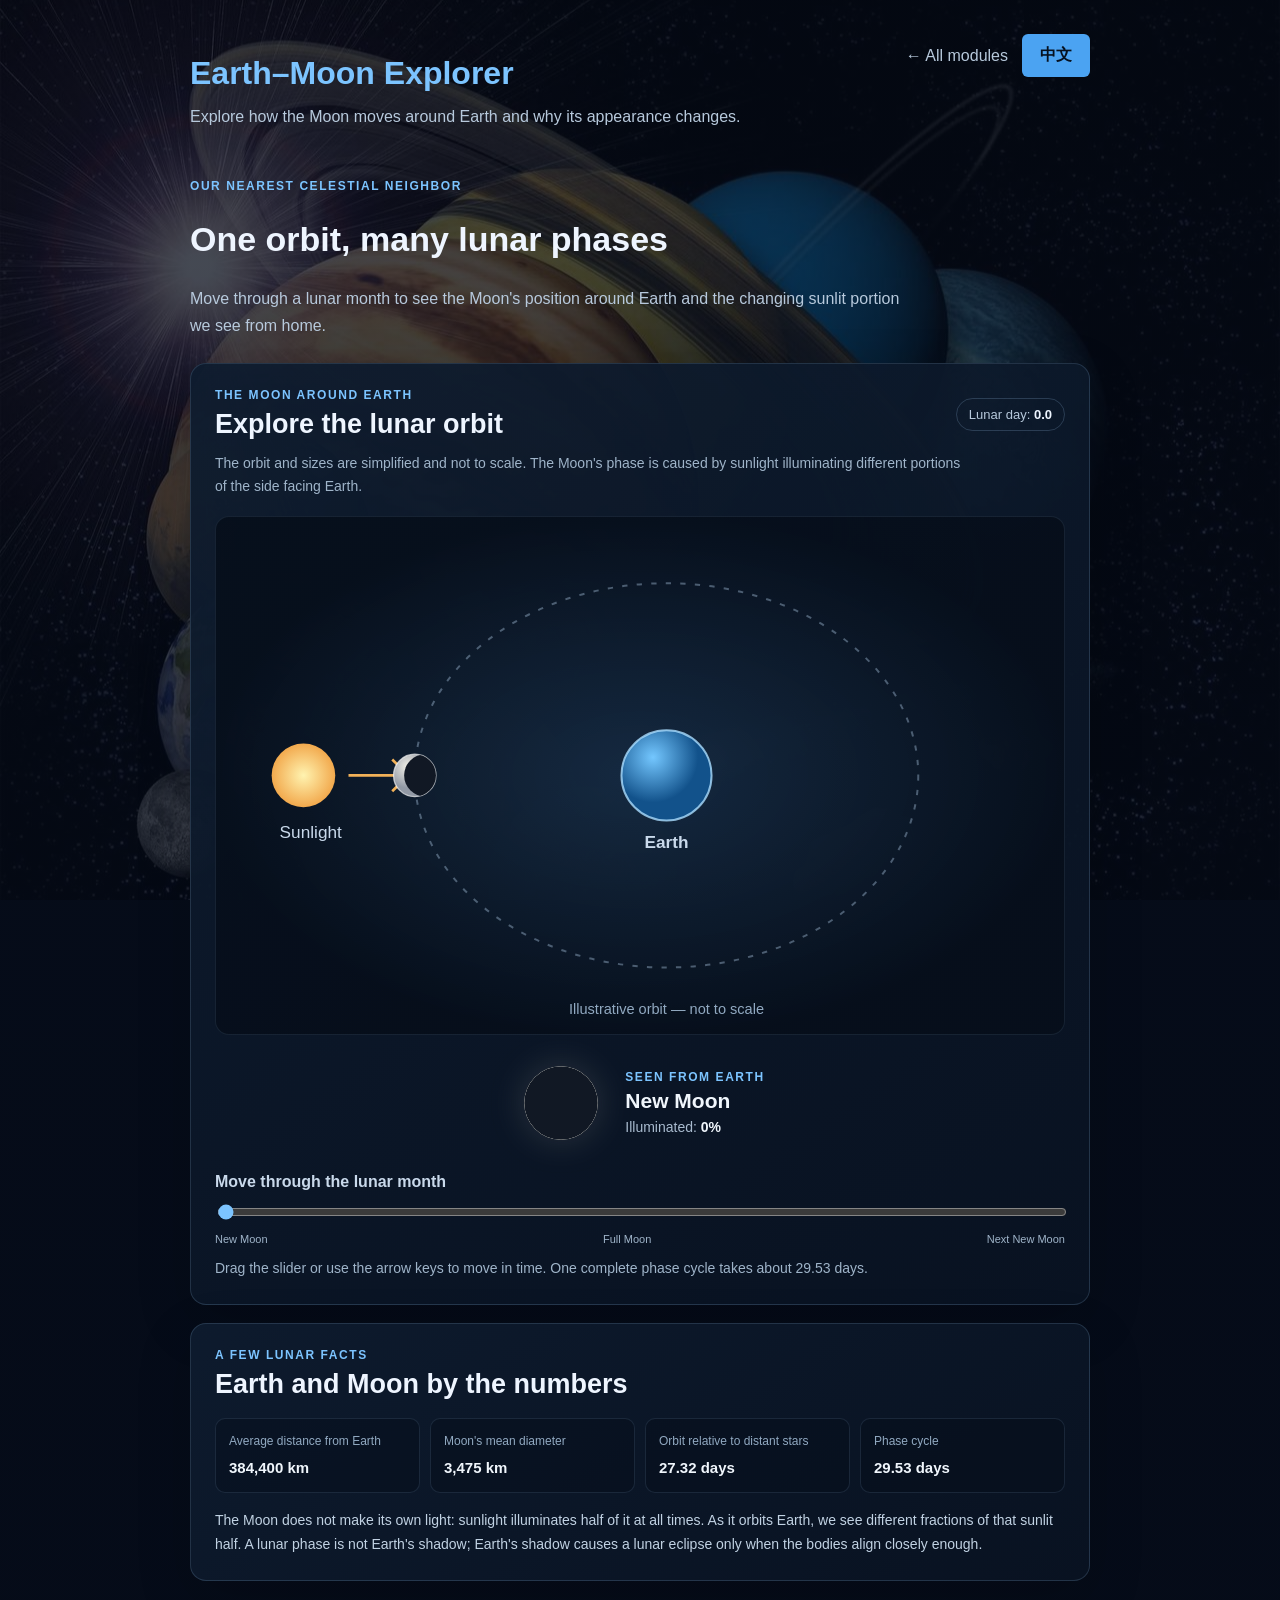
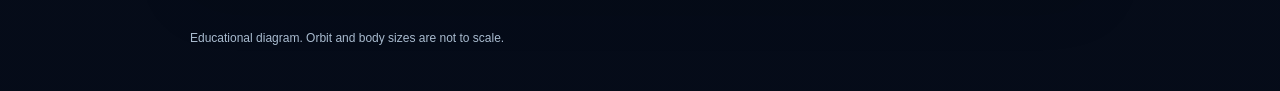
==== web/moon.html @ 43e1d846 "Add Earth-Moon system explorer module" ====
<!DOCTYPE html>
<html lang="en">
<head>
  <meta charset="UTF-8">
  <meta name="viewport" content="width=device-width, initial-scale=1.0">
  <meta name="theme-color" content="#09111f">
  <title>Earth–Moon Explorer</title>
  <link rel="stylesheet" href="style.css">
  <script src="analytics.js" defer></script>
  <script src="moon.js" defer></script>
</head>

<body class="moon-page">
  <main class="moon-main">
    <div class="top-bar">
      <div>
        <h1 data-i18n="title">Earth–Moon Explorer</h1>
        <p data-i18n="subtitle">Explore how the Moon moves around Earth and why its appearance changes.</p>
      </div>
      <div class="top-actions">
        <a class="back-home" href="index.html" data-i18n="home">← All modules</a>
        <button id="language-button" type="button" aria-label="Change language">中文</button>
      </div>
    </div>

    <section class="moon-intro" aria-labelledby="intro-title">
      <p class="eyebrow" data-i18n="eyebrow">OUR NEAREST CELESTIAL NEIGHBOR</p>
      <h2 id="intro-title" data-i18n="exploreTitle">One orbit, many lunar phases</h2>
      <p data-i18n="intro">Move through a lunar month to see the Moon's position around Earth and the changing sunlit portion we see from home.</p>
    </section>

    <section class="solar-panel moon-explorer-panel" aria-labelledby="orbit-title">
      <div class="solar-section-heading">
        <div>
          <p class="eyebrow" data-i18n="orbitEyebrow">THE MOON AROUND EARTH</p>
          <h2 id="orbit-title" data-i18n="orbitTitle">Explore the lunar orbit</h2>
        </div>
        <span class="moon-day-badge"><span data-i18n="dayLabel">Lunar day</span>: <strong id="lunar-day">0.0</strong></span>
      </div>
      <p class="section-description" data-i18n="orbitNote">The orbit and sizes are simplified and not to scale. The Moon's phase is caused by sunlight illuminating different portions of the side facing Earth.</p>

      <div class="moon-visual">
        <svg class="moon-orbit-svg" viewBox="0 0 640 390" role="img" aria-labelledby="orbit-svg-title orbit-svg-description">
          <title id="orbit-svg-title" data-i18n="orbitSvgTitle">Diagram of the Moon orbiting Earth</title>
          <desc id="orbit-svg-description" data-i18n="orbitSvgDescription">The Sun is to the left. Earth is at the center and the Moon moves around it as the lunar day slider changes.</desc>
          <defs>
            <radialGradient id="earth-gradient" cx="35%" cy="30%">
              <stop offset="0" stop-color="#74c7ff" />
              <stop offset="1" stop-color="#12528b" />
            </radialGradient>
            <radialGradient id="moon-gradient" cx="35%" cy="30%">
              <stop offset="0" stop-color="#f5f2e9" />
              <stop offset="1" stop-color="#9299a5" />
            </radialGradient>
            <radialGradient id="sun-gradient">
              <stop offset="0" stop-color="#fff3b0" />
              <stop offset="1" stop-color="#f2a94d" />
            </radialGradient>
            <clipPath id="orbit-moon-clip"><circle r="16" /></clipPath>
          </defs>
          <g class="sun-direction" aria-hidden="true">
            <circle cx="66" cy="195" r="24" fill="url(#sun-gradient)" />
            <path d="M 100 195 H 145 M 133 183 L 145 195 L 133 207" />
            <text x="48" y="242" data-i18n="sunLabel">Sunlight</text>
          </g>
          <ellipse class="moon-orbit-track" cx="340" cy="195" rx="190" ry="145" />
          <circle class="earth-body" cx="340" cy="195" r="34" fill="url(#earth-gradient)" />
          <text class="earth-label" x="340" y="250" text-anchor="middle" data-i18n="earthLabel">Earth</text>
          <g id="orbiting-moon" class="orbiting-moon" aria-hidden="true">
            <circle r="16" fill="url(#moon-gradient)" />
            <circle id="orbit-moon-shadow" class="orbit-moon-shadow" cy="0" r="16" clip-path="url(#orbit-moon-clip)" />
          </g>
          <text class="moon-orbit-label" x="340" y="375" text-anchor="middle" data-i18n="orbitDiagramNote">Illustrative orbit — not to scale</text>
        </svg>
      </div>

      <div class="moon-phase-summary" aria-live="polite">
        <div class="moon-phase-disc" aria-hidden="true">
          <svg viewBox="0 0 120 120">
            <defs><clipPath id="phase-disc-clip"><circle cx="60" cy="60" r="48" /></clipPath></defs>
            <circle cx="60" cy="60" r="48" class="moon-disc-lit" />
            <circle id="phase-shadow" cy="60" r="48" class="moon-disc-shadow" clip-path="url(#phase-disc-clip)" />
          </svg>
        </div>
        <div>
          <p class="eyebrow" data-i18n="seenFromEarth">SEEN FROM EARTH</p>
          <h3 id="phase-name">New Moon</h3>
          <p class="phase-illumination-text"><span data-i18n="illuminatedLabel">Illuminated</span>: <strong id="illumination-percent">0%</strong></p>
        </div>
      </div>

      <label class="moon-time-control" for="lunar-day-slider">
        <span data-i18n="timeControl">Move through the lunar month</span>
        <input id="lunar-day-slider" type="range" min="0" max="29.53" step="0.1" value="0" aria-describedby="lunar-day-help">
        <span class="moon-range-labels"><span data-i18n="newMoon">New Moon</span><span data-i18n="fullMoon">Full Moon</span><span data-i18n="nextNewMoon">Next New Moon</span></span>
      </label>
      <p id="lunar-day-help" class="section-description" data-i18n="sliderHelp">Drag the slider or use the arrow keys to move in time. One complete phase cycle takes about 29.53 days.</p>
    </section>

    <section class="solar-panel moon-facts-panel" aria-labelledby="facts-title">
      <p class="eyebrow" data-i18n="factsEyebrow">A FEW LUNAR FACTS</p>
      <h2 id="facts-title" data-i18n="factsTitle">Earth and Moon by the numbers</h2>
      <dl class="moon-facts-grid">
        <div><dt data-i18n="meanDistance">Average distance from Earth</dt><dd>384,400 km</dd></div>
        <div><dt data-i18n="moonDiameter">Moon's mean diameter</dt><dd>3,475 km</dd></div>
        <div><dt data-i18n="siderealMonth">Orbit relative to distant stars</dt><dd>27.32 days</dd></div>
        <div><dt data-i18n="synodicMonth">Phase cycle</dt><dd>29.53 days</dd></div>
      </dl>
      <p class="moon-explanation" data-i18n="phaseExplanation">The Moon does not make its own light: sunlight illuminates half of it at all times. As it orbits Earth, we see different fractions of that sunlit half. A lunar phase is not Earth's shadow; Earth's shadow causes a lunar eclipse only when the bodies align closely enough.</p>
    </section>

    <footer class="solar-footer">
      <p class="image-credit" data-i18n="scaleNote">Educational diagram. Orbit and body sizes are not to scale.</p>
    </footer>
  </main>
</body>
</html>
---- web/style.css ----
* {
  box-sizing: border-box;
}

body {
  margin: 0;
  min-height: 100vh;
  font-family: Arial, sans-serif;
  background-color: #080f1d;
  background-image:
    linear-gradient(180deg, rgba(5, 11, 24, 0.83), rgba(5, 11, 24, 0.91)),
    url("images/kepler-9-transit-concept.jpg");
  background-size: cover;
  background-position: center 24%;
  background-attachment: fixed;
  color: #eef5ff;
}

main {
  width: min(900px, 92%);
  margin: 40px auto;
}

h1 {
  color: #7cc4ff;
  margin-bottom: 8px;
}

p {
  color: #b7c9dc;
}

.controls {
  display: flex;
  gap: 12px;
  align-items: end;
  flex-wrap: wrap;
  margin: 28px 0 20px;
}

label {
  display: flex;
  flex-direction: column;
  gap: 8px;
  color: #c9d9eb;
}

input {
  width: 160px;
  padding: 10px;
  border: 1px solid #52718e;
  border-radius: 6px;
  background: #122238;
  color: white;
  font-size: 16px;
}

button {
  padding: 11px 18px;
  border: 0;
  border-radius: 6px;
  background: #4ba3f2;
  color: #06111f;
  font-size: 16px;
  font-weight: bold;
  cursor: pointer;
}

button:hover {
  background: #7cc4ff;
}

#results {
  min-height: 90px;
  padding: 18px;
  margin-bottom: 20px;
  border-radius: 8px;
  background: #122238;
  color: #dcecff;
  line-height: 1.7;
}

.results-panel h2 {
  margin: 0 0 10px;
  color: #eef5ff;
  font-size: 20px;
}

.result-interpretation {
  display: inline-block;
  margin-top: 6px;
  color: #b7c9dc;
}

.result-caveat {
  margin: 8px 0 0;
  color: #9db1c6;
  font-size: 13px;
}

canvas {
  width: 100%;
  background: white;
  border-radius: 8px;
}

.top-bar {
  display: flex;
  justify-content: space-between;
  gap: 20px;
  align-items: start;
}

#language-button {
  white-space: nowrap;
}

input[type="range"] {
  width: 110px;
  padding: 0;
}

output {
  color: #7cc4ff;
  font-weight: bold;
}

.noise-inputs {
  display: flex;
  align-items: center;
  gap: 8px;
}

#noise-number {
  width: 70px;
}

.controls > label:not(.noise-control) input {
  width: 130px;
}

.simulation-action {
  display: flex;
  align-items: center;
  align-self: flex-end;
  gap: 10px;
  white-space: nowrap;
}

#simulation-status {
  color: #7cc4ff;
  font-weight: bold;
}

.observation-control {
  flex-basis: 100%;
  flex-direction: row;
  align-items: center;
  gap: 12px;
}

.observation-control input {
  width: 110px;
}

.model-note {
  margin: 0 0 22px;
  padding: 16px 18px;
  border: 1px solid #29445f;
  border-radius: 8px;
  background: #0e1b2c;
  color: #c9d9eb;
  line-height: 1.65;
}

.model-note summary {
  color: #7cc4ff;
  cursor: pointer;
  font-weight: bold;
}

.model-note p:last-child {
  margin-bottom: 0;
}

.model-note code {
  color: #eef5ff;
}

.chart-section h2 {
  margin: 0 0 12px;
  color: #eef5ff;
  font-size: 20px;
}

.visually-hidden {
  position: absolute;
  width: 1px;
  height: 1px;
  padding: 0;
  margin: -1px;
  overflow: hidden;
  clip: rect(0, 0, 0, 0);
  white-space: nowrap;
  border: 0;
}

.top-actions {
  display: flex;
  align-items: center;
  gap: 14px;
}

.back-home {
  color: #b7c9dc;
  text-decoration: none;
  white-space: nowrap;
}

.back-home:hover {
  color: #7cc4ff;
}

.home-page {
  background:
    linear-gradient(180deg, rgba(5, 11, 24, 0.38), rgba(5, 11, 24, 0.78)),
    url("images/hubble-extreme-deep-field.jpg") center 42% / cover fixed,
    #080f1d;
}

.transit-page {
  background-image:
    linear-gradient(180deg, rgba(5, 11, 24, 0.81), rgba(5, 11, 24, 0.9)),
    url("images/kepler-9-transit-concept.jpg");
  background-position: center 20%;
}

.image-credit {
  color: #a9bbcf;
  font-size: 12px;
  line-height: 1.5;
  text-decoration: none;
}

.image-credit:hover {
  color: #d8e9fa;
  text-decoration: underline;
}

.page-image-credit {
  padding: 22px 0 30px;
  text-align: right;
}

.home-footer p {
  margin: 0 0 8px;
}

.home-footer .image-credit {
  display: inline-block;
  max-width: 100%;
  text-align: center;
}

.solar-page {
  background:
    linear-gradient(180deg, rgba(5, 11, 24, 0.7), rgba(5, 11, 24, 0.83)),
    url("images/solar-system-eight-planets.jpg") center 28% / cover fixed,
    #080f1d;
  background-attachment: fixed;
}

.moon-page {
  background:
    linear-gradient(180deg, rgba(5, 11, 24, 0.72), rgba(5, 11, 24, 0.88)),
    url("images/solar-system-eight-planets.jpg") center 28% / cover fixed,
    #080f1d;
}

.moon-main {
  width: min(900px, 92%);
  margin: 34px auto 0;
}

.moon-intro {
  max-width: 720px;
  margin: 34px 0 24px;
  color: #c1d2e3;
  line-height: 1.7;
}

.moon-intro h2 {
  margin: 0;
  color: #eef5ff;
  font-size: clamp(25px, 4vw, 34px);
}

.moon-intro > p:last-child {
  margin-bottom: 0;
}

.moon-day-badge {
  flex: 0 0 auto;
  padding: 8px 12px;
  border: 1px solid rgba(137, 176, 211, 0.24);
  border-radius: 999px;
  color: #b7c9dc;
  font-size: 13px;
}

.moon-day-badge strong {
  color: #eef5ff;
  font-variant-numeric: tabular-nums;
}

.moon-visual {
  margin: 18px auto 10px;
  overflow: hidden;
  border: 1px solid rgba(119, 157, 193, 0.14);
  border-radius: 14px;
  background: radial-gradient(ellipse at center, rgba(29, 56, 84, 0.58), rgba(6, 14, 26, 0.88) 72%);
}

.moon-orbit-svg {
  display: block;
  width: 100%;
  height: auto;
}

.moon-orbit-svg text {
  fill: #c9d9eb;
  font-family: Arial, sans-serif;
  font-size: 13px;
}

.sun-direction path {
  fill: none;
  stroke: #f2b158;
  stroke-width: 2;
}

.moon-orbit-track {
  fill: none;
  stroke: rgba(164, 191, 216, 0.42);
  stroke-dasharray: 4 7;
  stroke-width: 1.5;
}

.earth-body {
  stroke: rgba(171, 222, 255, 0.8);
  stroke-width: 1.5;
}

.earth-label {
  font-weight: bold;
}

.orbiting-moon circle:first-child {
  stroke: rgba(255, 255, 255, 0.65);
  stroke-width: 1;
}

.orbit-moon-shadow,
.moon-disc-shadow {
  fill: #111824;
}

.moon-orbit-label {
  fill: #91a9c1 !important;
  font-size: 11px !important;
}

.moon-phase-summary {
  display: flex;
  align-items: center;
  gap: 18px;
  width: fit-content;
  margin: 22px auto;
}

.moon-phase-disc {
  width: 92px;
  height: 92px;
  flex: 0 0 auto;
  filter: drop-shadow(0 0 18px rgba(236, 231, 208, 0.15));
}

.moon-phase-disc svg {
  display: block;
  width: 100%;
  height: 100%;
}

.moon-disc-lit {
  fill: #e9e5d8;
}

.moon-phase-summary .eyebrow {
  margin-bottom: 5px;
}

.moon-phase-summary h3 {
  margin: 0;
  color: #f0f6fc;
  font-size: 21px;
}

.phase-illumination-text {
  margin: 6px 0 0;
  color: #a9bbcf;
  font-size: 14px;
}

.phase-illumination-text strong {
  color: #f0f6fc;
  font-variant-numeric: tabular-nums;
}

.moon-time-control {
  display: flex;
  flex-direction: column;
  gap: 10px;
  margin-top: 24px;
  color: #c9d9eb;
  font-weight: bold;
}

.moon-time-control input[type="range"] {
  width: 100%;
  accent-color: #7cc4ff;
}

.moon-range-labels {
  display: flex;
  justify-content: space-between;
  gap: 8px;
  color: #9fb4c9;
  font-size: 11px;
  font-weight: normal;
}

.moon-facts-grid {
  display: grid;
  grid-template-columns: repeat(4, minmax(0, 1fr));
  gap: 10px;
  margin: 18px 0 0;
}

.moon-facts-grid > div {
  min-width: 0;
  padding: 13px;
  border: 1px solid rgba(137, 176, 211, 0.14);
  border-radius: 10px;
  background: rgba(5, 13, 25, 0.42);
}

.moon-facts-grid dt {
  margin-bottom: 7px;
  color: #91a9c1;
  font-size: 12px;
  line-height: 1.5;
}

.moon-facts-grid dd {
  margin: 0;
  color: #f0f6fc;
  font-size: 15px;
  font-weight: bold;
  line-height: 1.45;
}

.moon-explanation {
  margin: 16px 0 0;
  color: #c1d2e3;
  font-size: 14px;
  line-height: 1.7;
}

.solar-main {
  width: min(1000px, 92%);
  margin: 34px auto 0;
}

.solar-intro {
  max-width: 720px;
  margin: 34px 0 24px;
  color: #c1d2e3;
  font-size: 17px;
  line-height: 1.7;
}

.solar-intro p:last-child {
  margin-bottom: 0;
}

.solar-panel {
  margin: 18px 0;
  padding: 24px;
  border: 1px solid rgba(137, 176, 211, 0.2);
  border-radius: 16px;
  background: linear-gradient(145deg, rgba(14, 28, 47, 0.94), rgba(9, 19, 34, 0.94));
  box-shadow: 0 18px 55px rgba(0, 0, 0, 0.16);
}

.solar-section-heading {
  display: flex;
  align-items: center;
  justify-content: space-between;
  gap: 18px;
}

.solar-section-heading .eyebrow,
.solar-panel > .eyebrow {
  margin-bottom: 7px;
}

.solar-panel h2 {
  margin: 0;
  color: #eef5ff;
  font-size: clamp(21px, 3vw, 27px);
}

.section-description {
  max-width: 760px;
  margin: 12px 0 0;
  color: #9fb4c9;
  font-size: 14px;
  line-height: 1.65;
}

.secondary-button {
  flex: 0 0 auto;
  border: 1px solid #526d89;
  background: rgba(18, 34, 56, 0.82);
  color: #e2effc;
}

.secondary-button:hover {
  background: #1b3551;
}

.orbit-visual {
  overflow: hidden;
  margin: 18px auto 8px;
  border: 1px solid rgba(119, 157, 193, 0.14);
  border-radius: 14px;
  background:
    radial-gradient(ellipse at center, rgba(29, 56, 84, 0.58), rgba(6, 14, 26, 0.88) 72%);
}

.orbit-svg {
  display: block;
  width: 100%;
  height: auto;
  max-height: 620px;
}

.orbit-tracks circle {
  fill: none;
  stroke: rgba(164, 191, 216, 0.24);
  stroke-width: 1.25;
  stroke-dasharray: 3 6;
}

.sun-glow {
  fill: url(#sun-glow);
}

.sun-core {
  fill: #fff4c2;
  filter: drop-shadow(0 0 9px rgba(255, 196, 94, 0.9));
}

.sun-hit-area {
  fill: transparent;
  cursor: pointer;
}

.sun-select:focus-visible {
  outline: none;
}

.sun-select:focus-visible .sun-core {
  stroke: #ffffff;
  stroke-width: 3;
}

.orbit-motion {
  transform-box: view-box;
  transform-origin: 400px 325px;
  animation: orbit-revolution var(--orbit-duration) linear infinite;
}

.orbit-motion circle {
  stroke: rgba(255, 255, 255, 0.6);
  stroke-width: 1;
  transition: filter 180ms ease, stroke-width 180ms ease;
}

.orbit-motion.mercury-orbit circle { fill: #aaa39b; }
.orbit-motion.venus-orbit circle { fill: #e6b875; }
.orbit-motion.earth-orbit circle { fill: #61a9f2; }
.orbit-motion.mars-orbit circle { fill: #e37b58; }
.orbit-motion.jupiter-orbit circle { fill: #dfa779; }
.orbit-motion.saturn-orbit circle { fill: #e8cd87; }
.orbit-motion.uranus-orbit circle { fill: #81d5dc; }
.orbit-motion.neptune-orbit circle { fill: #5d84ee; }

.saturn-rings {
  fill: none;
  stroke: #eed89f;
  stroke-width: 2.5;
}

.orbit-visual.is-paused .orbit-motion {
  animation-play-state: paused;
}

.orbit-visual[data-selected="mercury"] .mercury-orbit circle,
.orbit-visual[data-selected="venus"] .venus-orbit circle,
.orbit-visual[data-selected="earth"] .earth-orbit circle,
.orbit-visual[data-selected="mars"] .mars-orbit circle,
.orbit-visual[data-selected="jupiter"] .jupiter-orbit circle,
.orbit-visual[data-selected="saturn"] .saturn-orbit circle,
.orbit-visual[data-selected="uranus"] .uranus-orbit circle,
.orbit-visual[data-selected="neptune"] .neptune-orbit circle {
  filter: drop-shadow(0 0 8px currentColor);
  stroke: #ffffff;
  stroke-width: 2;
}

.orbit-visual[data-selected="sun"] .sun-core {
  stroke: #ffffff;
  stroke-width: 2;
  filter: drop-shadow(0 0 14px rgba(255, 208, 105, 1));
}

@keyframes orbit-revolution {
  from { transform: rotate(0deg); }
  to { transform: rotate(360deg); }
}

.planet-picker {
  display: flex;
  flex-wrap: wrap;
  justify-content: center;
  gap: 8px;
  margin-top: 16px;
}

.planet-choice {
  display: inline-flex;
  align-items: center;
  gap: 8px;
  padding: 8px 12px;
  border: 1px solid rgba(137, 176, 211, 0.24);
  border-radius: 999px;
  background: rgba(8, 17, 31, 0.64);
  color: #c9d9eb;
  font-size: 14px;
  font-weight: normal;
}

.planet-choice:hover,
.planet-choice.is-selected {
  border-color: #7cc4ff;
  background: rgba(46, 93, 137, 0.4);
  color: #fff;
}

.planet-choice:focus-visible,
.size-planet:focus-visible,
.secondary-button:focus-visible {
  outline: 2px solid #a4d7ff;
  outline-offset: 3px;
}

.planet-swatch {
  width: 10px;
  height: 10px;
  flex: 0 0 auto;
  border-radius: 50%;
}

.sun-swatch { background: #ffc45e; box-shadow: 0 0 8px rgba(255, 196, 94, 0.8); }
.mercury-swatch { background: #aaa39b; }
.venus-swatch { background: #e6b875; }
.earth-swatch { background: #61a9f2; }
.mars-swatch { background: #e37b58; }
.jupiter-swatch { background: #dfa779; }
.saturn-swatch { background: #e8cd87; }
.uranus-swatch { background: #81d5dc; }
.neptune-swatch { background: #5d84ee; }

.planet-detail-panel {
  border-color: rgba(124, 196, 255, 0.3);
}

.detail-heading {
  align-items: flex-end;
}

.planet-type {
  padding: 6px 11px;
  border: 1px solid rgba(124, 196, 255, 0.24);
  border-radius: 999px;
  color: #9ecbf0;
  font-size: 13px;
}

.planet-fact {
  max-width: 800px;
  margin: 15px 0 20px;
  color: #c4d6e8;
  line-height: 1.7;
}

.planet-stats {
  display: grid;
  grid-template-columns: repeat(4, minmax(0, 1fr));
  gap: 10px;
  margin: 0;
}

.planet-stats > div {
  min-width: 0;
  padding: 13px;
  border: 1px solid rgba(137, 176, 211, 0.14);
  border-radius: 10px;
  background: rgba(5, 13, 25, 0.42);
}

.planet-stats dt {
  margin-bottom: 7px;
  color: #91a9c1;
  font-size: 12px;
  line-height: 1.5;
}

.planet-stats dd {
  margin: 0;
  color: #f0f6fc;
  font-size: 15px;
  font-weight: bold;
  line-height: 1.45;
  overflow-wrap: anywhere;
}

.unit-note {
  margin: 12px 0 0;
  color: #8fa7bf;
  font-size: 12px;
  line-height: 1.6;
}

.kepler-result {
  margin: 16px 0 0;
  padding: 12px 14px;
  border-left: 3px solid #f2b158;
  background: rgba(242, 177, 88, 0.08);
  color: #d7e3ef;
  font-size: 13px;
  line-height: 1.7;
}

.kepler-result strong {
  color: #f5c879;
}

.kepler-result-note {
  border-left-color: #ffc45e;
}

.size-comparison {
  display: grid;
  grid-template-columns: repeat(8, minmax(0, 1fr));
  gap: 8px;
  align-items: stretch;
  margin-top: 20px;
}

.size-planet {
  display: flex;
  min-width: 0;
  flex-direction: column;
  align-items: center;
  justify-content: flex-end;
  gap: 6px;
  padding: 12px 5px;
  border: 1px solid transparent;
  border-radius: 10px;
  background: rgba(5, 13, 25, 0.32);
  color: #c9d9eb;
  font-size: 12px;
  font-weight: normal;
}

.size-planet:hover,
.size-planet.is-selected {
  border-color: rgba(124, 196, 255, 0.52);
  background: rgba(46, 93, 137, 0.28);
}

.size-orb {
  display: block;
  width: var(--planet-size);
  height: var(--planet-size);
  flex: 0 0 auto;
  border: 1px solid rgba(255, 255, 255, 0.42);
  border-radius: 50%;
  box-shadow: inset -5px -4px 9px rgba(0, 0, 0, 0.28), 0 0 12px rgba(108, 166, 220, 0.14);
}

.size-planet-name {
  margin-top: 8px;
  color: #eef5ff;
  font-weight: bold;
}

.size-planet-value,
.size-earth-ratio {
  color: #a9bbcf;
  font-size: 10px;
  text-align: center;
}

.planet-comparison {
  margin-top: 28px;
  padding-top: 22px;
  border-top: 1px solid rgba(137, 176, 211, 0.18);
}

.planet-comparison h3 {
  margin: 0;
  color: #eef5ff;
  font-size: 18px;
}

.comparison-picker {
  display: flex;
  flex-wrap: wrap;
  gap: 8px;
  margin-top: 14px;
}

.comparison-planet {
  display: inline-flex;
  align-items: center;
  gap: 8px;
  padding: 8px 12px;
  border: 1px solid rgba(137, 176, 211, 0.24);
  border-radius: 999px;
  background: rgba(8, 17, 31, 0.64);
  color: #c9d9eb;
  font-size: 14px;
  font-weight: normal;
}

.comparison-planet:hover,
.comparison-planet.is-selected {
  border-color: #7cc4ff;
  background: rgba(46, 93, 137, 0.4);
  color: #fff;
}

.comparison-planet:focus-visible {
  outline: 2px solid #a4d7ff;
  outline-offset: 3px;
}

.comparison-results {
  margin-top: 16px;
}

.comparison-empty {
  margin: 0;
  color: #a9bbcf;
  font-size: 13px;
}

.comparison-table-wrap {
  overflow-x: auto;
  border: 1px solid rgba(137, 176, 211, 0.18);
  border-radius: 10px;
}

.comparison-table {
  width: 100%;
  min-width: 480px;
  border-collapse: collapse;
  text-align: left;
}

.comparison-table th,
.comparison-table td {
  padding: 11px 13px;
  border-bottom: 1px solid rgba(137, 176, 211, 0.14);
  color: #dce9f6;
  font-size: 13px;
  line-height: 1.5;
  vertical-align: top;
}

.comparison-table thead th {
  background: rgba(46, 93, 137, 0.2);
  color: #f0f6fc;
}

.comparison-table tbody th {
  width: 26%;
  color: #91a9c1;
  font-weight: normal;
}

.comparison-table tbody tr:last-child th,
.comparison-table tbody tr:last-child td {
  border-bottom: 0;
}

.comparison-planet-heading {
  display: inline-flex;
  align-items: center;
  gap: 8px;
}

.kepler-panel > p:not(.eyebrow) {
  color: #c1d2e3;
  line-height: 1.75;
}

.kepler-panel .book-reference {
  margin-bottom: 0;
  color: #91a9c1;
  font-size: 13px;
}

.solar-footer {
  display: flex;
  flex-wrap: wrap;
  justify-content: space-between;
  gap: 8px 20px;
  padding: 18px 0 32px;
}

@media (prefers-reduced-motion: reduce) {
  .orbit-visual:not(.motion-enabled) .orbit-motion {
    animation: none;
  }
}

@media (max-width: 640px) {
  .solar-page {
    background-attachment: scroll;
  }

  .moon-page {
    background-attachment: scroll;
  }

  .solar-main {
    width: min(100% - 28px, 520px);
    margin-top: 22px;
  }

  .moon-main {
    width: min(100% - 28px, 520px);
    margin-top: 22px;
  }

  .moon-intro {
    margin-top: 24px;
    font-size: 15px;
  }

  .solar-intro {
    margin-top: 24px;
    font-size: 15px;
  }

  .solar-panel {
    padding: 18px 14px;
  }

  .moon-day-badge {
    align-self: flex-start;
  }

  .moon-facts-grid {
    grid-template-columns: repeat(2, minmax(0, 1fr));
  }

  .moon-range-labels {
    font-size: 10px;
  }

  .solar-section-heading {
    align-items: flex-start;
    flex-direction: column;
  }

  .orbit-svg {
    width: 100%;
    max-width: 100%;
  }

  .orbit-visual {
    height: auto;
  }

  .planet-stats {
    grid-template-columns: repeat(2, minmax(0, 1fr));
  }

  .size-comparison {
    grid-template-columns: repeat(4, minmax(0, 1fr));
  }

  .solar-footer {
    flex-direction: column;
  }
}

@media (max-width: 640px) {
  body {
    background-attachment: scroll;
  }

  .home-page {
    background-attachment: scroll;
  }

  .transit-page {
    background-attachment: scroll;
  }

  .page-image-credit {
    text-align: left;
  }
}

.home-page main {
  width: min(1080px, 90%);
  margin: 0 auto;
}

.home-header {
  display: flex;
  align-items: center;
  justify-content: space-between;
  padding: 28px 0;
  border-bottom: 1px solid rgba(183, 201, 220, 0.14);
}

.home-brand {
  display: inline-flex;
  align-items: center;
  gap: 10px;
  color: #eef5ff;
  font-size: 17px;
  font-weight: bold;
  text-decoration: none;
}

.brand-symbol {
  color: #7cc4ff;
  font-size: 25px;
}

.home-header button {
  padding: 9px 14px;
  border: 1px solid #52718e;
  background: #122238;
  color: #eef5ff;
}

.home-header button:hover {
  background: #1a3452;
}

.home-hero {
  max-width: 760px;
  padding: 76px 0 64px;
}

.eyebrow {
  margin: 0 0 14px;
  color: #7cc4ff;
  font-size: 12px;
  font-weight: bold;
  letter-spacing: 0.13em;
  text-transform: uppercase;
}

.home-hero h1 {
  max-width: 700px;
  margin: 0;
  color: #eef5ff;
  font-size: clamp(38px, 7vw, 66px);
  letter-spacing: -0.045em;
  line-height: 1.08;
}

.home-intro {
  max-width: 600px;
  margin: 22px 0 0;
  font-size: 18px;
  line-height: 1.7;
}

.module-section {
  padding-bottom: 70px;
}

.section-heading {
  display: flex;
  align-items: end;
  justify-content: space-between;
  gap: 20px;
  margin-bottom: 20px;
}

.section-heading .eyebrow {
  margin-bottom: 8px;
}

.section-heading h2 {
  margin: 0;
  color: #eef5ff;
  font-size: 26px;
}

.module-count {
  padding-bottom: 4px;
  color: #8fa7bf;
  font-size: 13px;
}

.module-grid {
  display: grid;
  grid-template-columns: repeat(auto-fit, minmax(min(100%, 280px), 1fr));
  gap: 18px;
}

.module-card {
  display: flex;
  min-height: 300px;
  flex-direction: column;
  align-items: flex-start;
  padding: 26px;
  border: 1px solid rgba(124, 196, 255, 0.2);
  border-radius: 14px;
  background: linear-gradient(145deg, rgba(18, 34, 56, 0.96), rgba(13, 25, 42, 0.96));
  color: #eef5ff;
}

a.module-card {
  text-decoration: none;
  transition: transform 160ms ease, border-color 160ms ease, background-color 160ms ease;
}

a.module-card:hover,
a.module-card:focus-visible {
  transform: translateY(-4px);
  border-color: #7cc4ff;
  outline: none;
}

.module-card-top {
  display: flex;
  width: 100%;
  align-items: center;
  justify-content: space-between;
}

.module-icon {
  display: grid;
  width: 48px;
  height: 48px;
  place-items: center;
  border-radius: 12px;
  font-size: 30px;
}

.transit-icon {
  background: rgba(75, 163, 242, 0.16);
  color: #7cc4ff;
}

.solar-icon {
  background: rgba(242, 177, 88, 0.12);
  color: #f2b158;
}

.moon-icon {
  background: rgba(182, 197, 218, 0.12);
  color: #d8deea;
}

.module-status {
  font-size: 11px;
  font-weight: bold;
  letter-spacing: 0.08em;
}

.status-available {
  color: #82d9b1;
}

.status-upcoming {
  color: #f2b158;
}

.module-number {
  margin: 25px 0 8px;
  color: #8fa7bf;
  font-size: 11px;
  font-weight: bold;
  letter-spacing: 0.12em;
}

.module-card h3 {
  margin: 0;
  font-size: 22px;
}

.module-description {
  margin: 11px 0 20px;
  color: #b7c9dc;
  font-size: 15px;
  line-height: 1.6;
}

.module-action {
  display: inline-flex;
  gap: 8px;
  align-items: center;
  margin-top: auto;
  color: #7cc4ff;
  font-size: 14px;
  font-weight: bold;
}

.module-action-muted {
  color: #8fa7bf;
}

.home-footer {
  padding: 22px 0 30px;
  border-top: 1px solid rgba(183, 201, 220, 0.14);
  color: #8fa7bf;
  font-size: 13px;
  text-align: center;
}

@media (max-width: 640px) {
  .home-page main {
    width: min(100% - 32px, 480px);
  }

  .home-header {
    padding: 18px 0;
  }

  .home-hero {
    padding: 58px 0 44px;
  }

  .home-intro {
    font-size: 16px;
  }

  .section-heading {
    align-items: flex-start;
    flex-direction: column;
    gap: 8px;
  }

  .module-grid {
    grid-template-columns: 1fr;
  }

  .module-card {
    min-height: 270px;
    padding: 22px;
  }

  .top-bar {
    align-items: flex-start;
    flex-direction: column;
  }

  .top-actions {
    align-self: stretch;
    justify-content: space-between;
  }
}
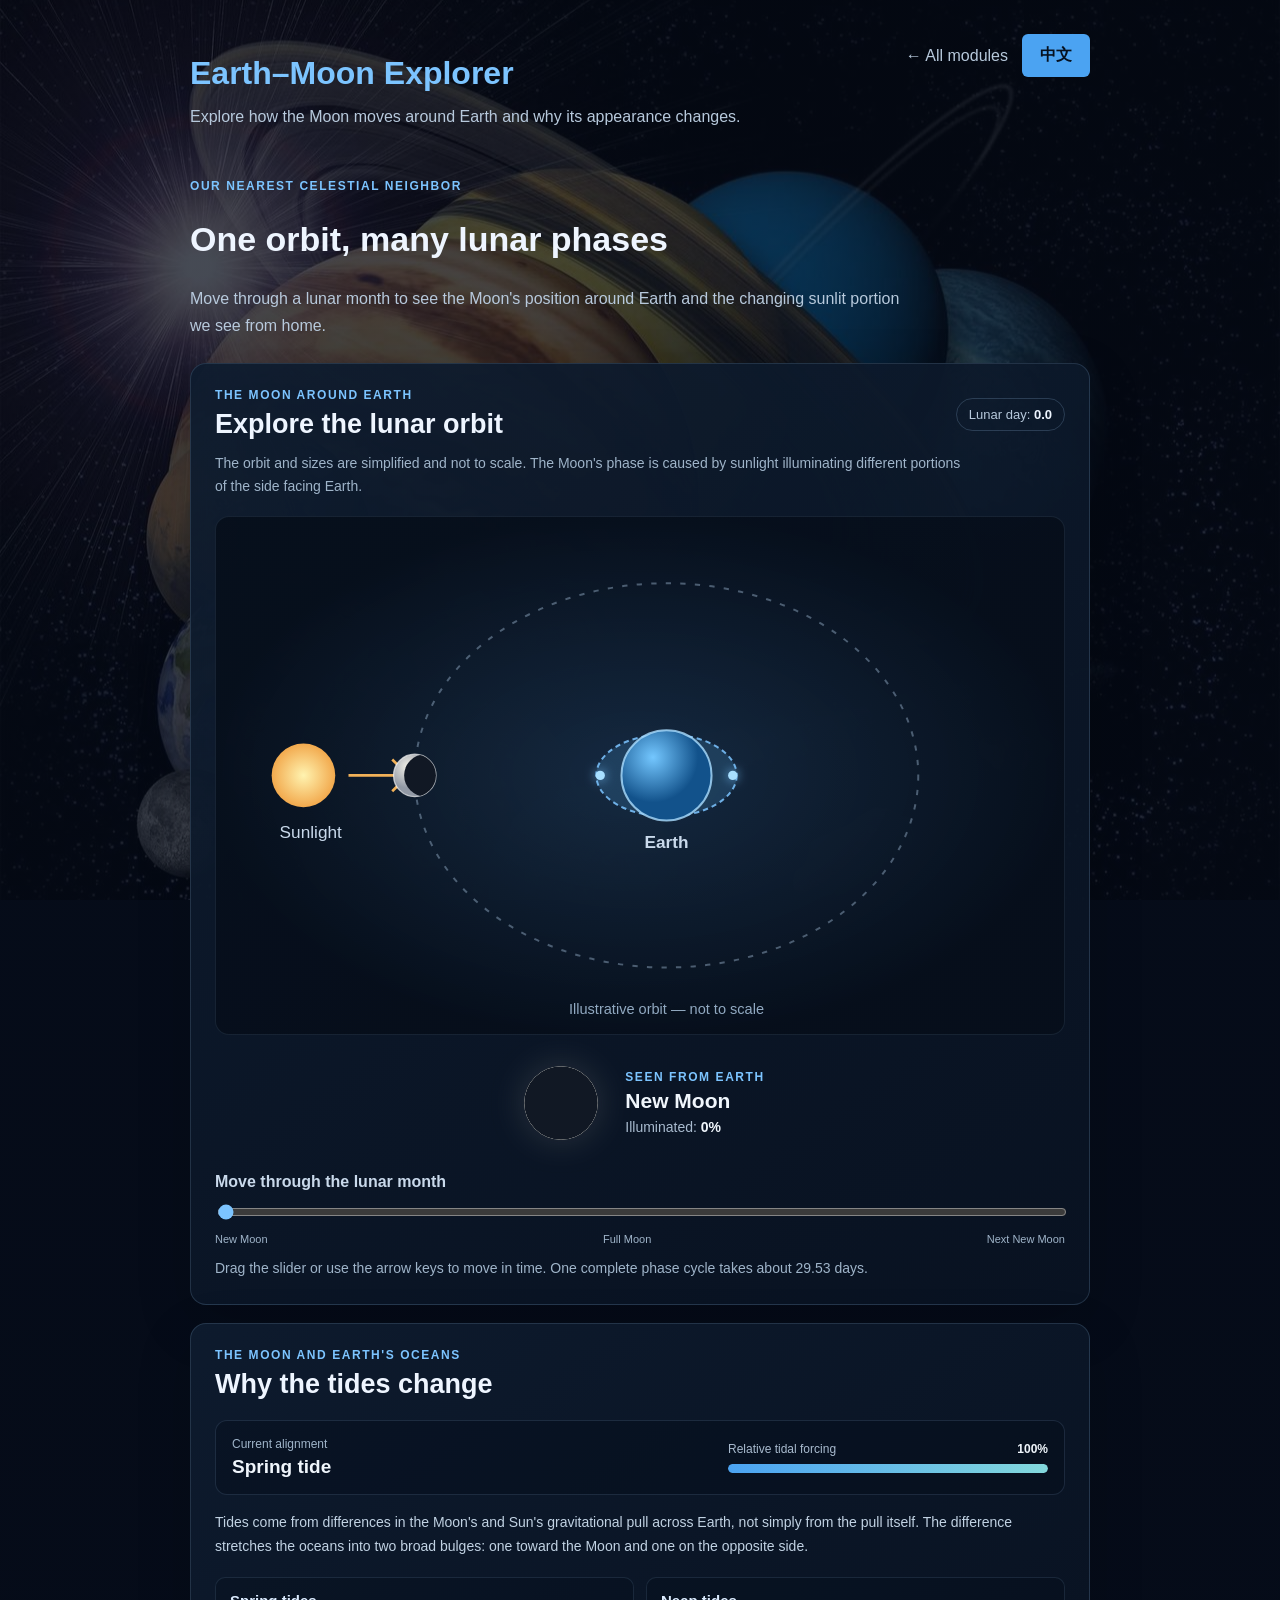
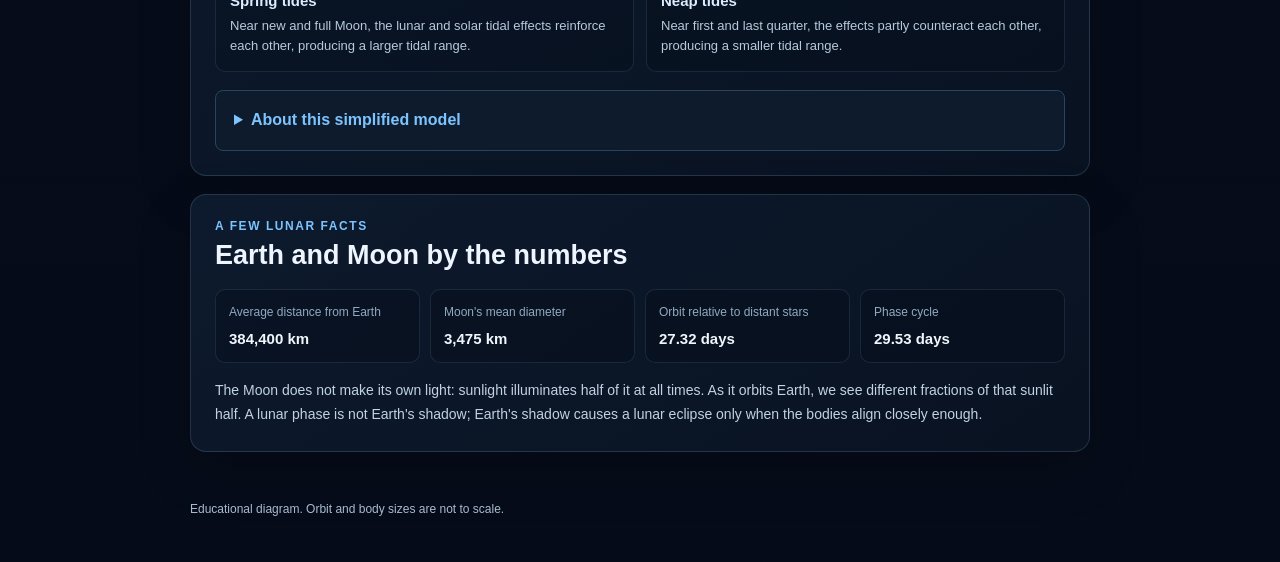
==== commit 8d9e4187: "Add lunar tidal effects visualization" ====
--- a/web/moon.html
+++ b/web/moon.html
@@ -64,6 +64,11 @@
             <text x="48" y="242" data-i18n="sunLabel">Sunlight</text>
           </g>
           <ellipse class="moon-orbit-track" cx="340" cy="195" rx="190" ry="145" />
+          <g id="tidal-bulge" class="tidal-bulge" transform="rotate(0 340 195)" aria-hidden="true">
+            <ellipse id="tidal-water-outline" cx="340" cy="195" rx="50" ry="31" />
+            <circle cx="390" cy="195" r="3.5" />
+            <circle cx="290" cy="195" r="3.5" />
+          </g>
           <circle class="earth-body" cx="340" cy="195" r="34" fill="url(#earth-gradient)" />
           <text class="earth-label" x="340" y="250" text-anchor="middle" data-i18n="earthLabel">Earth</text>
           <g id="orbiting-moon" class="orbiting-moon" aria-hidden="true">
@@ -97,6 +102,36 @@
       <p id="lunar-day-help" class="section-description" data-i18n="sliderHelp">Drag the slider or use the arrow keys to move in time. One complete phase cycle takes about 29.53 days.</p>
     </section>
 
+    <section class="solar-panel moon-tides-panel" aria-labelledby="tides-title">
+      <p class="eyebrow" data-i18n="tidesEyebrow">THE MOON AND EARTH'S OCEANS</p>
+      <h2 id="tides-title" data-i18n="tidesTitle">Why the tides change</h2>
+      <div class="tide-status" aria-live="polite">
+        <div>
+          <p class="tide-state-label" data-i18n="currentTide">Current alignment</p>
+          <h3 id="tide-state">Spring tide</h3>
+        </div>
+          <div id="tide-strength-meter" class="tide-strength" role="progressbar" aria-label="Relative tidal forcing" aria-valuemin="0" aria-valuemax="100" aria-valuenow="100">
+          <div class="tide-strength-heading"><span data-i18n="relativeForcing">Relative tidal forcing</span><strong id="tide-strength-value">100%</strong></div>
+          <div class="tide-strength-track"><span id="tide-strength-bar"></span></div>
+        </div>
+      </div>
+      <p class="moon-explanation" data-i18n="tidesExplanation">Tides come from differences in the Moon's and Sun's gravitational pull across Earth, not simply from the pull itself. The difference stretches the oceans into two broad bulges: one toward the Moon and one on the opposite side.</p>
+      <div class="tide-types">
+        <article>
+          <h3 data-i18n="springTide">Spring tides</h3>
+          <p data-i18n="springTideExplanation">Near new and full Moon, the lunar and solar tidal effects reinforce each other, producing a larger tidal range.</p>
+        </article>
+        <article>
+          <h3 data-i18n="neapTide">Neap tides</h3>
+          <p data-i18n="neapTideExplanation">Near first and last quarter, the effects partly counteract each other, producing a smaller tidal range.</p>
+        </article>
+      </div>
+      <details class="model-note tide-model-note">
+        <summary data-i18n="tideModelTitle">About this simplified model</summary>
+        <p data-i18n="tideModelExplanation">The diagram exaggerates Earth's ocean bulges. Its relative forcing bar combines idealized lunar and solar tide-generating effects, taking the Sun's contribution as about 46% of the Moon's. The percentage is not a prediction of local tide height. Real tides depend on coastlines, ocean depth and shape, weather, and other factors; high and low tides do not occur at the same clock time everywhere.</p>
+      </details>
+    </section>
+
     <section class="solar-panel moon-facts-panel" aria-labelledby="facts-title">
       <p class="eyebrow" data-i18n="factsEyebrow">A FEW LUNAR FACTS</p>
       <h2 id="facts-title" data-i18n="factsTitle">Earth and Moon by the numbers</h2>
@@ -115,7 +150,3 @@
   </main>
 </body>
 </html>
-
-
-
-
--- a/web/style.css
+++ b/web/style.css
@@ -360,6 +360,19 @@
   stroke-width: 1;
 }
 
+.tidal-bulge ellipse {
+  fill: rgba(74, 162, 218, 0.2);
+  stroke: rgba(124, 196, 255, 0.86);
+  stroke-width: 1.5;
+  stroke-dasharray: 4 3;
+  transition: rx 120ms ease, transform 120ms ease;
+}
+
+.tidal-bulge circle {
+  fill: #a8dfff;
+  filter: drop-shadow(0 0 4px rgba(124, 196, 255, 0.9));
+}
+
 .orbit-moon-shadow,
 .moon-disc-shadow {
   fill: #111824;
@@ -474,6 +487,95 @@
   color: #c1d2e3;
   font-size: 14px;
   line-height: 1.7;
+}
+
+.tide-status {
+  display: flex;
+  align-items: center;
+  justify-content: space-between;
+  gap: 24px;
+  margin-top: 20px;
+  padding: 16px;
+  border: 1px solid rgba(137, 176, 211, 0.16);
+  border-radius: 12px;
+  background: rgba(5, 13, 25, 0.38);
+}
+
+.tide-state-label {
+  margin: 0 0 5px;
+  color: #9fb4c9;
+  font-size: 12px;
+}
+
+.tide-status h3 {
+  margin: 0;
+  color: #f0f6fc;
+  font-size: 19px;
+}
+
+.tide-strength {
+  width: min(320px, 52%);
+}
+
+.tide-strength-heading {
+  display: flex;
+  justify-content: space-between;
+  gap: 12px;
+  margin-bottom: 8px;
+  color: #a9bbcf;
+  font-size: 12px;
+}
+
+.tide-strength-heading strong {
+  color: #f0f6fc;
+  font-variant-numeric: tabular-nums;
+}
+
+.tide-strength-track {
+  height: 9px;
+  overflow: hidden;
+  border-radius: 999px;
+  background: rgba(137, 176, 211, 0.16);
+}
+
+.tide-strength-track span {
+  display: block;
+  width: 100%;
+  height: 100%;
+  border-radius: inherit;
+  background: linear-gradient(90deg, #4ba3f2, #83d8dc);
+  transition: width 140ms ease;
+}
+
+.tide-types {
+  display: grid;
+  grid-template-columns: repeat(2, minmax(0, 1fr));
+  gap: 12px;
+  margin-top: 18px;
+}
+
+.tide-types article {
+  padding: 14px;
+  border: 1px solid rgba(137, 176, 211, 0.14);
+  border-radius: 10px;
+  background: rgba(5, 13, 25, 0.32);
+}
+
+.tide-types h3 {
+  margin: 0 0 7px;
+  color: #dcecff;
+  font-size: 15px;
+}
+
+.tide-types p {
+  margin: 0;
+  color: #b7c9dc;
+  font-size: 13px;
+  line-height: 1.6;
+}
+
+.tide-model-note {
+  margin: 18px 0 0;
 }
 
 .solar-main {
@@ -993,6 +1095,20 @@
     font-size: 10px;
   }
 
+  .tide-status {
+    align-items: stretch;
+    flex-direction: column;
+    gap: 14px;
+  }
+
+  .tide-strength {
+    width: 100%;
+  }
+
+  .tide-types {
+    grid-template-columns: 1fr;
+  }
+
   .solar-section-heading {
     align-items: flex-start;
     flex-direction: column;
